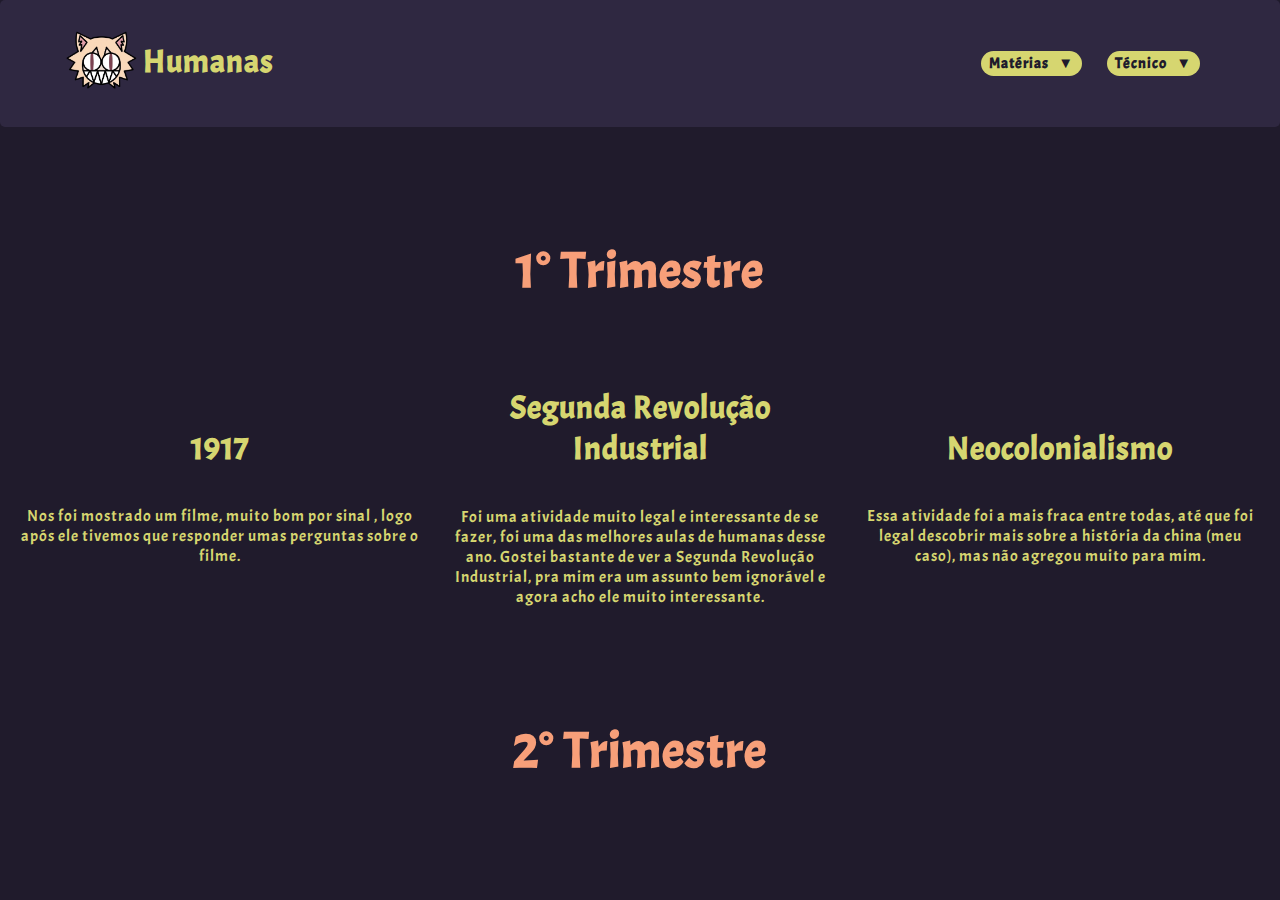
==== materias/humanas.html @ 0644d6ff "Add files via upload" ====
<!DOCTYPE html>
<html lang="en">
<head>
    <meta charset="UTF-8">
    <meta name="viewport" content="width=device-width, initial-scale=1.0">
    <title>Humanas</title>
    <link rel="stylesheet" href="../style.css">
</head>
<body>
    <header>
        <div class="gemdiva">
            <a href="../index.html"> <img src="../gemagens/logo.png" alt="Logo" class="gemlogo"></a> 
            <h1>Humanas</h1>
        </div>
        <nav>
            <ul>
                 <div class="paste-button">
                    <button class="button">Matérias &nbsp; ▼</button>
                    <div class="dropdown-content"> 
                    <a href="humanas.html" class="gem1">Humanas</a>
                    <a href="linguagens.html" class="gem2">Linguagens</a>
                    <a href="matematica.html" class="gem2">Matemática</a>
                    <a href="natureza.html" class="gem3">Natureza</a>
                    </div>
                  </div>
                  <div class="paste-button">
                    <button class="button">Técnico &nbsp; ▼</button>
                    <div class="dropdown-content"> 
                    <a href="../tecnico/banco.html" class="gem1">Banco de Dados</a>
                    <a href="../tecnico/desenvolv.html" class="gem2">Desenvolvimento de Sistemas</a>
                    <a href="../tecnico/implanta.html" class="gem2">Implantação e Manutenção de Sistemas</a>
                    <a href="../tecnico/mode.html" class="gem2">Modelagem de Sistemas</a>
                    <a href="../tecnico/sa.html" class="gem2">Situação de Aprendizagem (S.A)</a>
                    <a href="../tecnico/teste.html" class="gem3">Teste de Sistemas</a>
                    </div>
                  </div>
            </ul>
        </nav>
    </header>
    <div class="gemtri">
        <h1>1° Trimestre</h1>
    </div>
    <div class="gema" style="margin-top: 4rem; text-align: center;">
        <div>
            <a class="gemtrab" href="https://docs.google.com/document/d/1kRDO_NI3e488tere22mqcR0pIIiIqZB4oKxayAZPw7k/edit?usp=sharing"><h1>1917</h1></a>
            <p>Nos foi mostrado um filme, muito bom por sinal , logo após ele tivemos que responder umas perguntas sobre o filme.</p>
        </div>
        <div>
            <a class="gemtrab" href="https://docs.google.com/document/d/1HURtWhEmoLvt9cubi9WrzUvmpRcUoLbpbu_k2BMql9w/edit?usp=sharing"><h1>Segunda Revolução Industrial</h1></a>
            <p>Foi uma atividade muito legal e interessante de se fazer, foi uma das melhores aulas de humanas desse ano. Gostei bastante de ver a Segunda Revolução Industrial, pra mim era um assunto bem ignorável e agora acho ele muito interessante.</p>
        </div>
        <div>
            <a class="gemtrab" href="https://www.canva.com/design/DAF-i2TgMhQ/kiqflSshyiQn1DEHymyT0Q/edit?utm_content=DAF-i2TgMhQ&utm_campaign=designshare&utm_medium=link2&utm_source=sharebutton"><h1>Neocolonialismo</h1></a>
            <p>Essa atividade foi a mais fraca entre todas, até que foi legal descobrir mais sobre a história da china (meu caso), mas não agregou muito para mim.</p>
        </div>
    </div>
    <div class="gemtri">
        <h1>2° Trimestre</h1>
</body>
</html>
---- style.css ----
@import url('https://fonts.googleapis.com/css2?family=Acme&display=swap');
@import url('https://fonts.googleapis.com/css2?family=Acme&display=swap');

:root {
    --amarelogemal: #d6d670;
    --roxogemal: #a060e0;
    --trimes: #F79F79;
}

body{
    padding: 0;
    margin: 0;
    font-family: "Acme", sans-serif;
    letter-spacing: 1px;
    background-color: #201b2c;
}
header{
    display: flex;
    justify-content: space-between;
    align-items: center;
    padding: 20px 60px;
    background-color: #2f2841;
    color: var(--amarelogemal);
    border-radius: 05px;
}
header ul{
    display: flex;
    gap: 25px;
    margin: 20px
}
ul li{
    list-style-type: none;
}
a{
    text-decoration: none;
    color: var(--amarelogemal);
}
.button {
    background-color: var(--amarelogemal);
    color: #201b2c;
    font-size: 15px;
    letter-spacing: 1px;
    font-weight: bold;
    font-family: "Acme", sans-serif;
    border: 2px solid transparent;
    border-radius: 15px;
    cursor: pointer;
}
.dropdown-content {
    display: none;
    font-size: 13px;
    position: absolute;
    z-index: 1;
    min-width: 150px;
    background-color: #201b2c;
    border: 2px solid var(--amarelogemal);
    border-radius: 0px 15px 15px 15px;
    box-shadow: 0px 8px 16px 0px var(--amarelogemal);
  }
  
  .dropdown-content a {
    color: var(--amarelogemal);
    padding: 8px;
    text-decoration: none;
    display: block;
    transition: 0.1s;
  }
  
  .dropdown-content a:hover {
    background-color: var(--amarelogemal);
    color: #201b2c;
  }
  
  .dropdown-content a:focus {
    background-color: #201b2c;
    color: var(--amarelogemal);
  }
  
  .dropdown-content #top:hover {
    border-radius: 0px 13px 0px 0px;
  }
  
  .dropdown-content #bottom:hover {
    border-radius: 0px 0px 13px 13px;
  }
  
  .paste-button:hover button {
    border-radius: 15px 15px 0px 0px;
  }
  
  .paste-button:hover .dropdown-content {
    display: block;
  }

.gem1{
    border-radius: 0px 11px 0px 0px;
}

.gem2{
    border-radius: 0px;
}

.gem3{
  border-radius: 0px 0px 11px 11px;
}

.gem4{
  border-radius: 0px 11px 11px 11px;
}

.gema{
  color: var(--amarelogemal);
  font-family: "Acme", sans-serif;
  display: flex;
  flex-direction: row;
  flex-wrap: wrap;
  justify-content: space-evenly;
}

.gema div{
  display: flex;
  flex-direction: column;
  flex-wrap: nowrap;
  flex: 0 1 400px;
  align-items: center;
  justify-content: center;
}

.gema div p{
  text-align: center;
  margin-bottom: 0%;
}

.gemb{
  border-radius: 16px;
  background-color:var(--amarelogemal);
  box-shadow: 0px 5px 40px -12px var(--amarelogemal);
  margin: auto;
}

.gemb:hover{
  border-radius: 16px;
  background-color:var(--amarelogemal);
  box-shadow: 0px 10px 80px -24px var(--amarelogemal);
  margin: auto;
  cursor: pointer;
}

.gemlogo{
  height: 72px;
  margin: 5px;
}

.gemlogo:hover{
  height: 72px;
  cursor: pointer;
  background-color:var(--amarelogemal);
  box-shadow: 0px 5px 40px -12px var(--amarelogemal);
  border-radius: 42px;
}

.gemdiva{
  display: flex;
  flex-direction: row;
}

.gemtrab:hover{
  color: var(--roxogemal);
  text-shadow: 0px 5px 40px -12px var(--amarelogemal);
} 

.gemtri{
  margin-top: 7rem;
  text-align: center;
  color: var(--trimes);
  font-size: 25px;
}
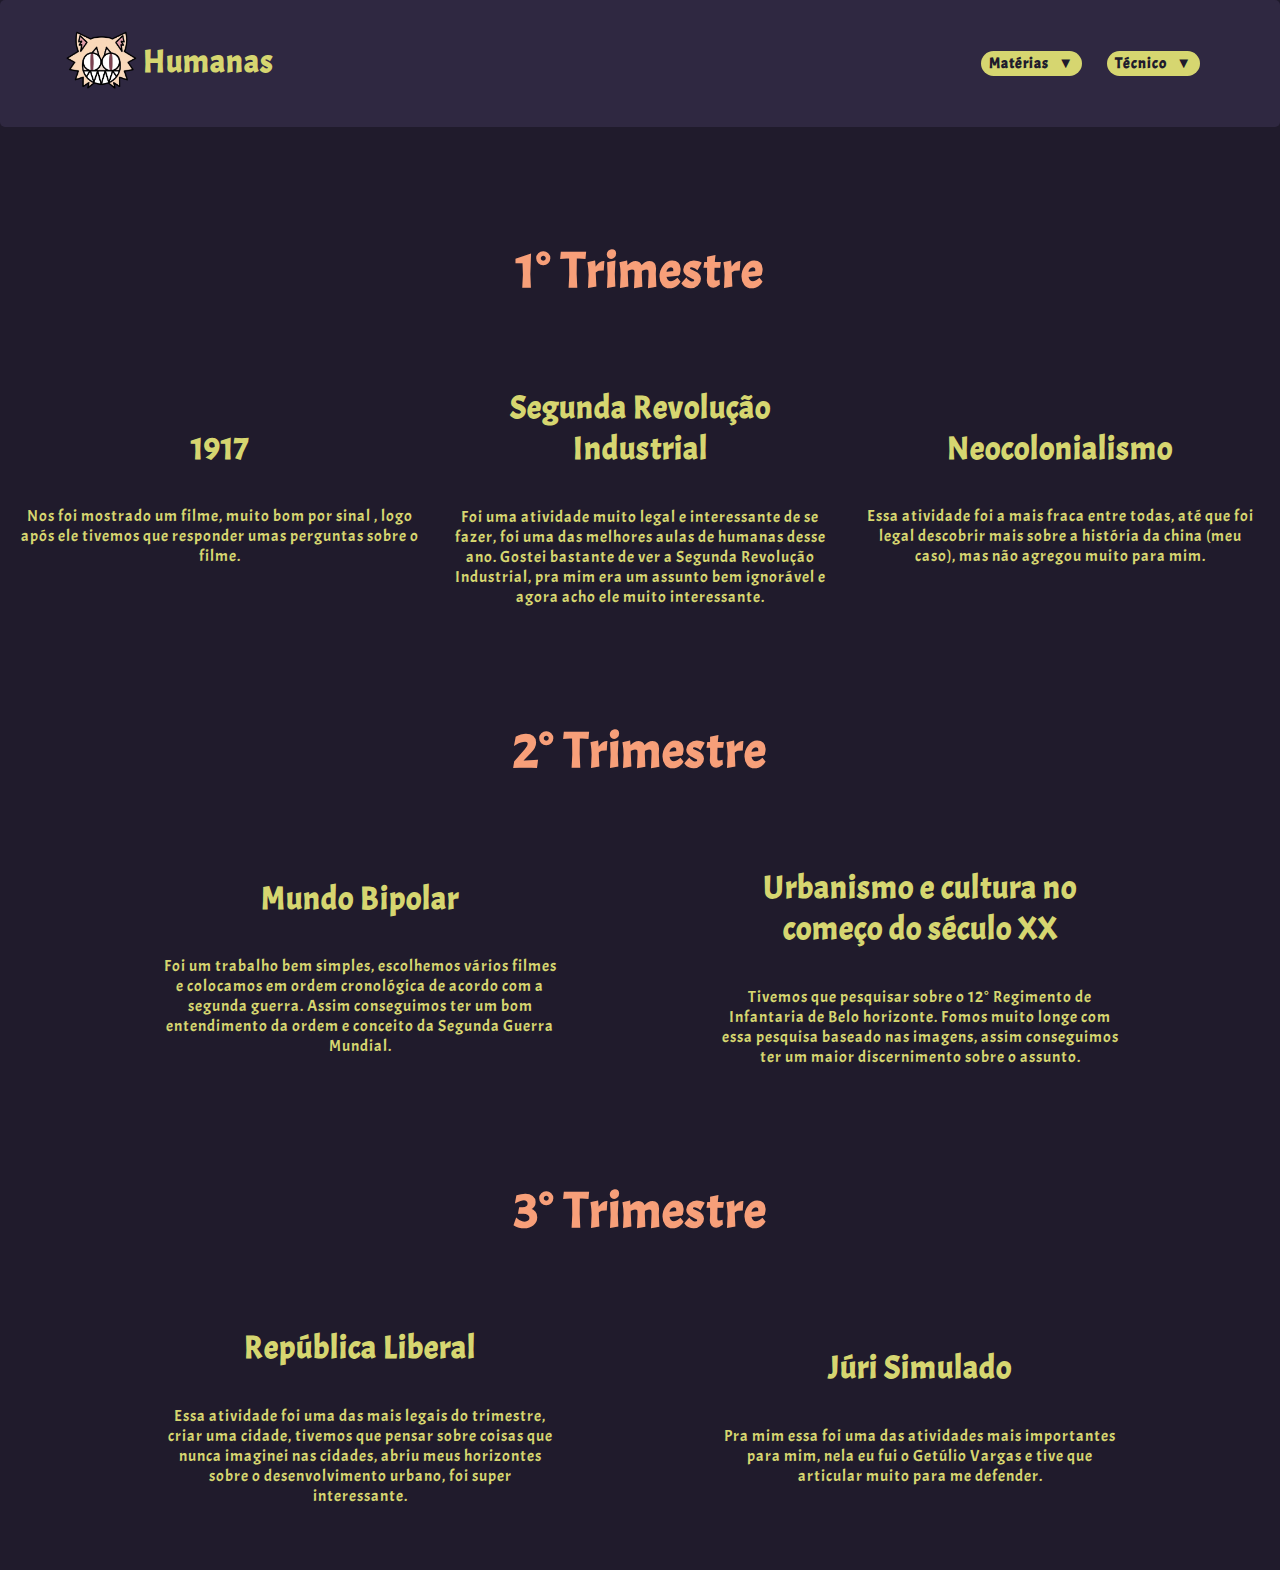
==== commit 9c97574a: "Add files via upload" ====
--- a/materias/humanas.html
+++ b/materias/humanas.html
@@ -56,5 +56,29 @@
     </div>
     <div class="gemtri">
         <h1>2° Trimestre</h1>
+    </div>
+    <div class="gema" style="margin-top: 4rem; margin-bottom: 4rem; text-align: center;">
+        <div>
+            <a class="gemtrab" href="https://www.canva.com/design/DAGNo0av2zU/OLDlTt2abQ5NjYHRZMzKUg/edit?utm_content=DAGNo0av2zU&utm_campaign=designshare&utm_medium=link2&utm_source=sharebutton"><h1>Mundo Bipolar</h1></a>
+            <p>Foi um trabalho bem simples, escolhemos vários filmes e colocamos em ordem cronológica de acordo com a segunda guerra. Assim conseguimos ter um bom entendimento da ordem e conceito da Segunda Guerra Mundial.</p>
+        </div>
+        <div>
+            <a class="gemtrab" href="https://docs.google.com/document/d/1-J2iJZ0nZjOpAMAkB6lxJJzokjm7yF0Ml0TSqJNVt9A/edit?usp=sharing"><h1>Urbanismo e cultura no começo do século XX</h1></a>
+            <p>Tivemos que pesquisar sobre o 12° Regimento de Infantaria de Belo horizonte. Fomos muito longe com essa pesquisa baseado nas imagens, assim conseguimos ter um maior discernimento sobre o assunto.</p>
+        </div>
+    </div>
+    <div class="gemtri">
+        <h1>3° Trimestre</h1>
+    </div>
+    <div class="gema" style="margin-top: 4rem; margin-bottom: 4rem; text-align: center;">
+        <div>
+            <a class="gemtrab" href="https://docs.google.com/document/d/1SNiYh6FSjw-SBZzZ-p-utT9Pb9gmylJyuKuhh5rdr7U/edit?usp=sharing"><h1>República Liberal</h1></a>
+            <p>Essa atividade foi uma das mais legais do trimestre, criar uma cidade, tivemos que pensar sobre coisas que nunca imaginei nas cidades, abriu meus horizontes sobre o desenvolvimento urbano, foi super interessante.</p>
+        </div>
+        <div>
+            <a class="gemtrab" href="https://docs.google.com/document/d/1yNx8DUlCYSnM_rLrVrnbqPm6Bm_yo96GSNpTl2YJH1o/edit?usp=sharing"><h1>Júri Simulado</h1></a>
+            <p>Pra mim essa foi uma das atividades mais importantes para mim, nela eu fui o Getúlio Vargas e tive que articular muito para me defender.</p>
+        </div>
+    </div>    
 </body>
 </html>--- a/style.css
+++ b/style.css
@@ -175,4 +175,11 @@
   text-align: center;
   color: var(--trimes);
   font-size: 25px;
+}
+
+.gemesp{
+  margin-top: 2rem;
+  text-align: center;
+  color: var(--trimes);
+  font-size: 25px;
 }